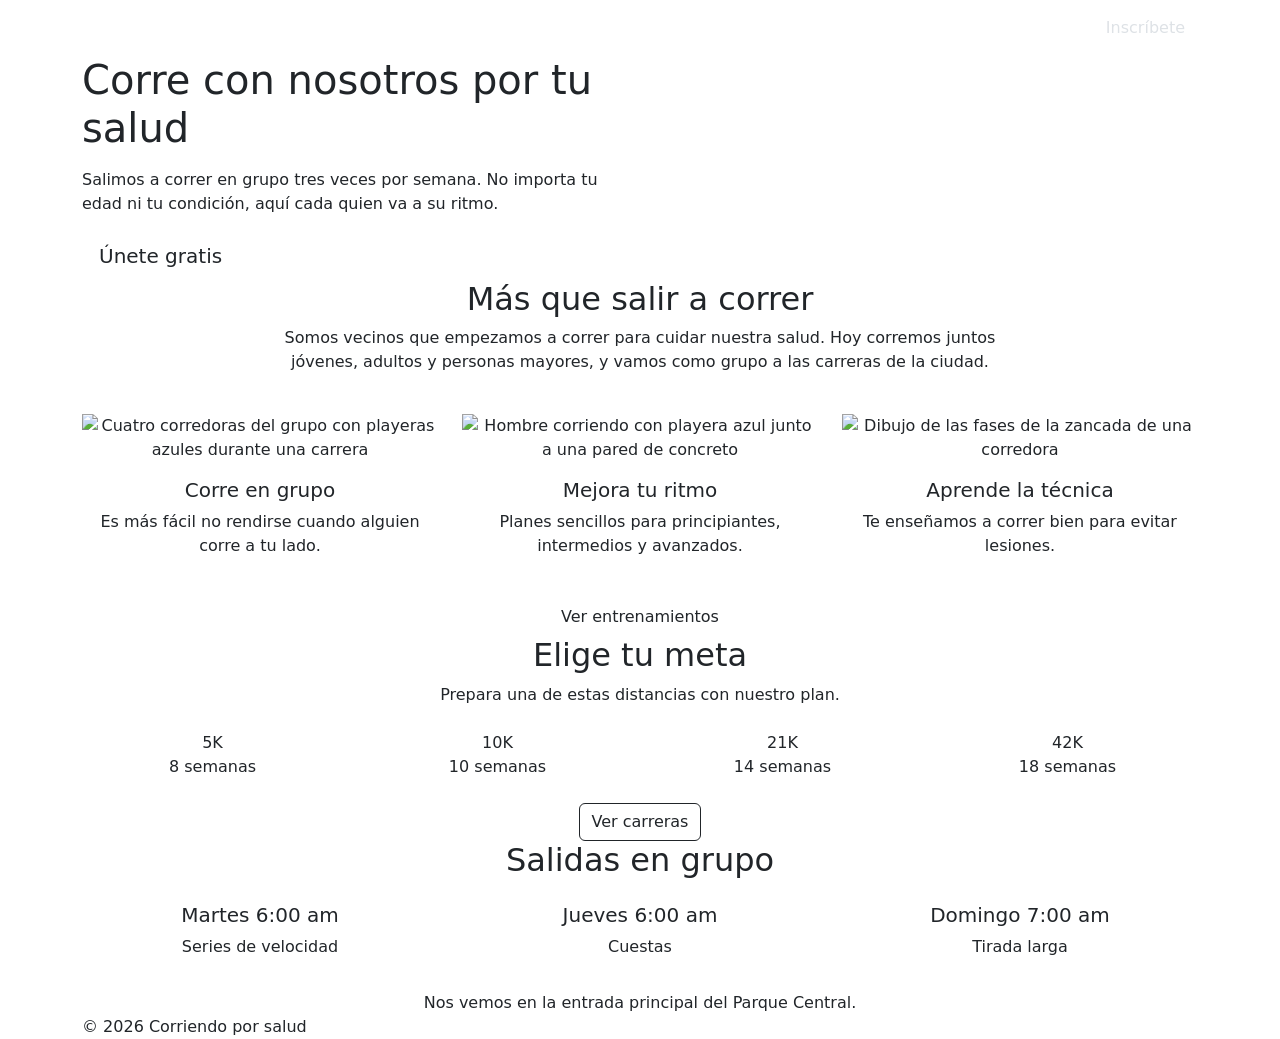
==== html/index.html @ 637c948c "Página de inicio" ====
<!DOCTYPE html>
<html lang="es">
<head>
  <meta charset="UTF-8">
  <meta name="viewport" content="width=device-width, initial-scale=1.0">
  <title>Inicio | Corriendo por salud</title>
  <link rel="icon" href="../img/favicon.svg" type="image/svg+xml">
  <link href="https://fonts.googleapis.com/css2?family=Poppins:wght@400;600;700&display=swap" rel="stylesheet">
  <link rel="stylesheet" href="https://cdn.jsdelivr.net/npm/bootstrap@5.3.3/dist/css/bootstrap.min.css">
  <link rel="stylesheet" href="https://cdnjs.cloudflare.com/ajax/libs/font-awesome/6.5.2/css/all.min.css">
  <link rel="stylesheet" href="../css/estilos.css?v=7">
</head>
<body>

  <header>
    <nav class="navbar navbar-expand-lg menu" data-bs-theme="dark">
      <div class="container">
        <a class="navbar-brand" href="index.html"><i class="fa-solid fa-heart-pulse"></i> Corriendo por salud</a>
        <button class="navbar-toggler" type="button" data-bs-toggle="collapse" data-bs-target="#menu" aria-controls="menu" aria-expanded="false" aria-label="Abrir menú">
          <span class="navbar-toggler-icon"></span>
        </button>
        <div class="collapse navbar-collapse" id="menu">
          <ul class="navbar-nav ms-auto">
            <li class="nav-item"><a class="nav-link active" aria-current="page" href="index.html">Inicio</a></li>
            <li class="nav-item"><a class="nav-link" href="entrenamiento.html">Entrenamiento</a></li>
            <li class="nav-item"><a class="nav-link" href="carreras.html">Carreras</a></li>
            <li class="nav-item"><a class="nav-link" href="consejos.html">Consejos</a></li>
          </ul>
          <a class="btn btn-rojo ms-lg-3 my-2 my-lg-0" href="inscripcion.html">Inscríbete</a>
        </div>
      </div>
    </nav>
  </header>

  <main>

    <section class="portada">
      <div class="container">
        <div class="row">
          <div class="col-12 col-md-8 col-lg-6">
            <h1>Corre con nosotros por tu salud</h1>
            <p class="my-3">Salimos a correr en grupo tres veces por semana. No importa tu edad ni tu condición, aquí cada quien va a su ritmo.</p>
            <a href="inscripcion.html" class="btn btn-rojo btn-lg">Únete gratis</a>
          </div>
        </div>
      </div>
    </section>

    <section class="seccion">
      <div class="container">
        <div class="row justify-content-center text-center mb-4">
          <div class="col-12 col-lg-8">
            <h2>Más que salir a correr</h2>
            <p>Somos vecinos que empezamos a correr para cuidar nuestra salud. Hoy corremos juntos jóvenes, adultos y personas mayores, y vamos como grupo a las carreras de la ciudad.</p>
          </div>
        </div>

        <div class="row text-center">
          <div class="col-12 col-md-4 mb-4">
            <article>
              <img src="../img/grupo-mujeres.jpg" alt="Cuatro corredoras del grupo con playeras azules durante una carrera" class="foto mb-3">
              <h3 class="h5">Corre en grupo</h3>
              <p>Es más fácil no rendirse cuando alguien corre a tu lado.</p>
            </article>
          </div>
          <div class="col-12 col-md-4 mb-4">
            <article>
              <img src="../img/corredor.webp" alt="Hombre corriendo con playera azul junto a una pared de concreto" class="foto mb-3">
              <h3 class="h5">Mejora tu ritmo</h3>
              <p>Planes sencillos para principiantes, intermedios y avanzados.</p>
            </article>
          </div>
          <div class="col-12 col-md-4 mb-4">
            <article>
              <img src="../img/tecnica.jpg" alt="Dibujo de las fases de la zancada de una corredora" class="foto mb-3">
              <h3 class="h5">Aprende la técnica</h3>
              <p>Te enseñamos a correr bien para evitar lesiones.</p>
            </article>
          </div>
        </div>

        <div class="text-center">
          <a href="entrenamiento.html" class="btn btn-rojo">Ver entrenamientos</a>
        </div>
      </div>
    </section>

    <section class="seccion fondo-gris">
      <div class="container text-center">
        <h2>Elige tu meta</h2>
        <p class="mb-4">Prepara una de estas distancias con nuestro plan.</p>

        <div class="row justify-content-center">
          <div class="col-6 col-md-3 mb-4">
            <div class="insignia">5K</div>
            <p class="mb-0">8 semanas</p>
          </div>
          <div class="col-6 col-md-3 mb-4">
            <div class="insignia">10K</div>
            <p class="mb-0">10 semanas</p>
          </div>
          <div class="col-6 col-md-3 mb-4">
            <div class="insignia">21K</div>
            <p class="mb-0">14 semanas</p>
          </div>
          <div class="col-6 col-md-3 mb-4">
            <div class="insignia">42K</div>
            <p class="mb-0">18 semanas</p>
          </div>
        </div>

        <a href="carreras.html" class="btn btn-outline-dark">Ver carreras</a>
      </div>
    </section>

    <section class="seccion banda-azul">
      <div class="container text-center">
        <h2 class="mb-4">Salidas en grupo</h2>
        <div class="row">
          <div class="col-12 col-md-4 mb-3">
            <h3 class="h5">Martes 6:00 am</h3>
            <p class="mb-0">Series de velocidad</p>
          </div>
          <div class="col-12 col-md-4 mb-3">
            <h3 class="h5">Jueves 6:00 am</h3>
            <p class="mb-0">Cuestas</p>
          </div>
          <div class="col-12 col-md-4 mb-3">
            <h3 class="h5">Domingo 7:00 am</h3>
            <p class="mb-0">Tirada larga</p>
          </div>
        </div>
        <p class="mt-3 mb-0">Nos vemos en la entrada principal del Parque Central.</p>
      </div>
    </section>

  </main>

  <footer class="pie">
    <div class="container">
      <p class="mb-0">© 2026 Corriendo por salud</p>
    </div>
  </footer>

  <script src="https://cdn.jsdelivr.net/npm/bootstrap@5.3.3/dist/js/bootstrap.bundle.min.js"></script>
</body>
</html>
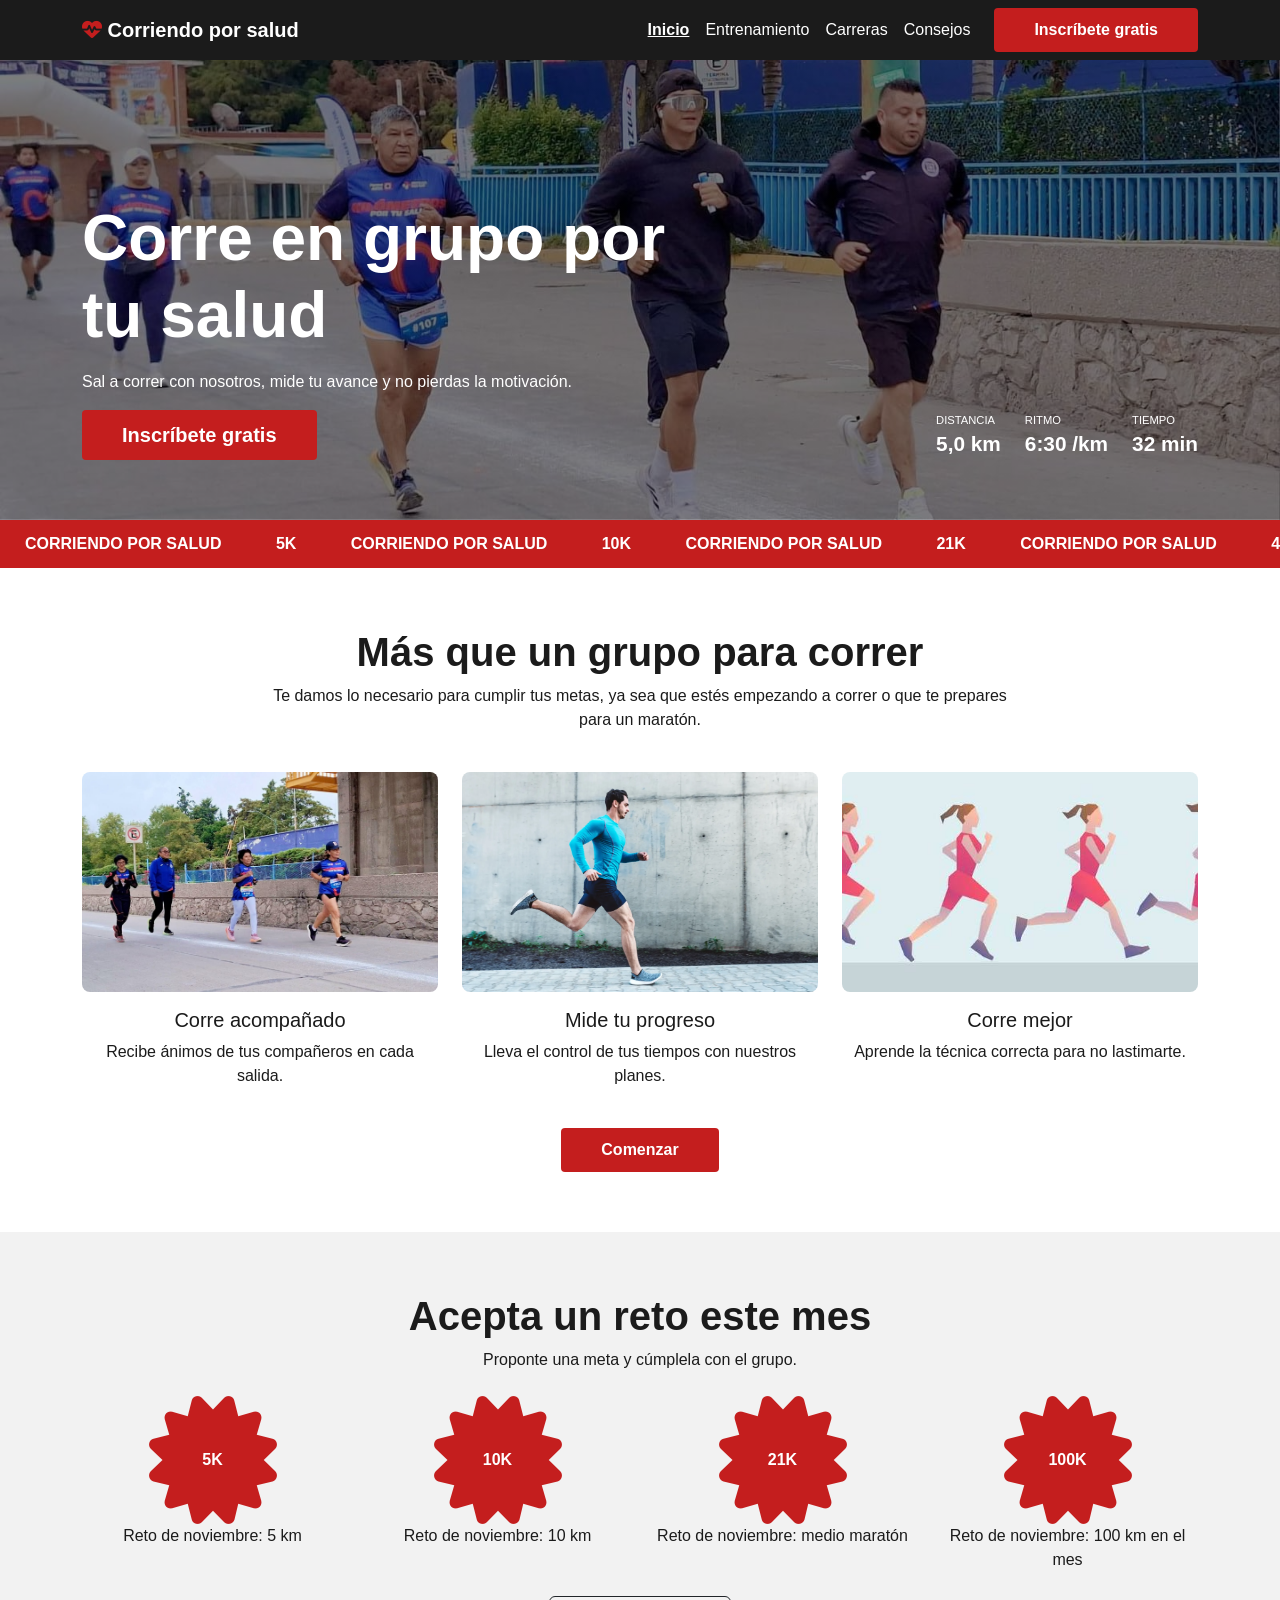
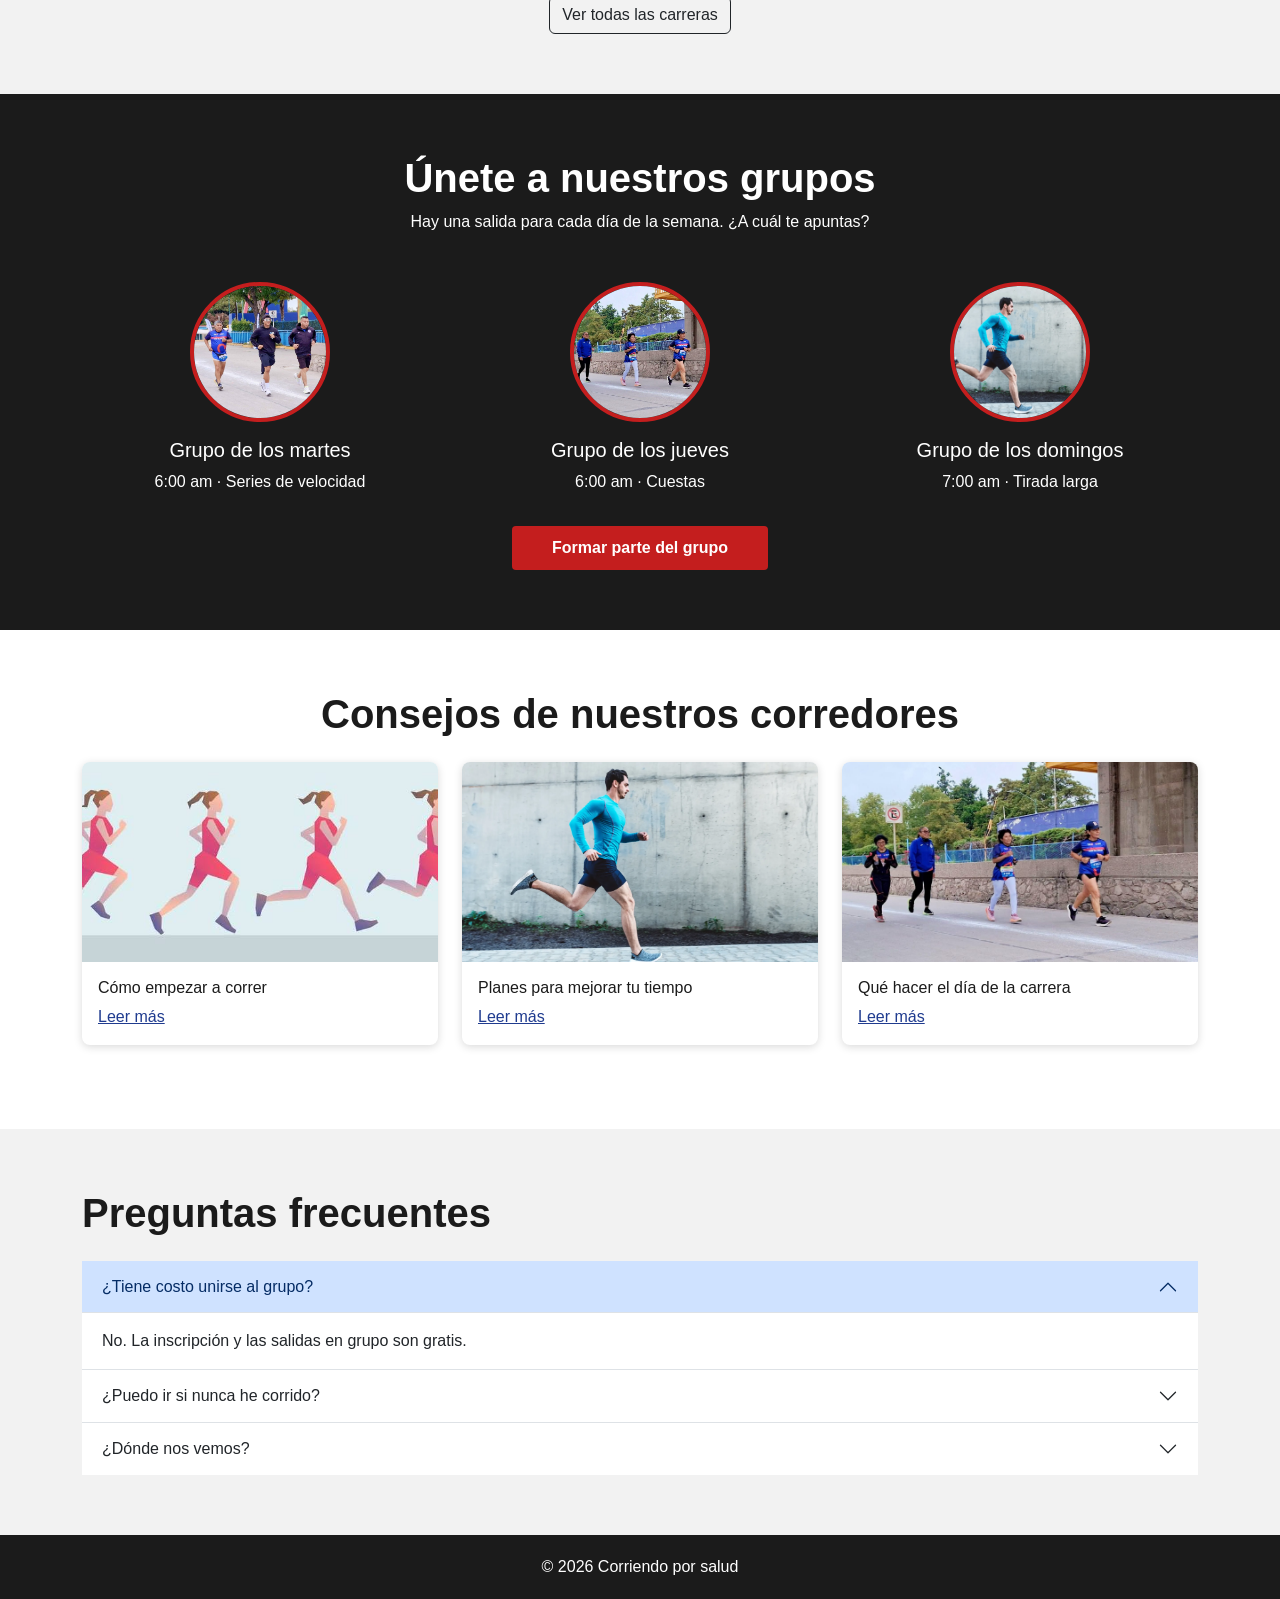
==== commit 3a1db88e: "Nuevo diseño de inicio" ====
--- a/html/index.html
+++ b/html/index.html
@@ -8,7 +8,7 @@
   <link href="https://fonts.googleapis.com/css2?family=Poppins:wght@400;600;700&display=swap" rel="stylesheet">
   <link rel="stylesheet" href="https://cdn.jsdelivr.net/npm/bootstrap@5.3.3/dist/css/bootstrap.min.css">
   <link rel="stylesheet" href="https://cdnjs.cloudflare.com/ajax/libs/font-awesome/6.5.2/css/all.min.css">
-  <link rel="stylesheet" href="../css/estilos.css?v=7">
+  <link rel="stylesheet" href="../css/estilos.css?v=8">
 </head>
 <body>
 
@@ -26,7 +26,7 @@
             <li class="nav-item"><a class="nav-link" href="carreras.html">Carreras</a></li>
             <li class="nav-item"><a class="nav-link" href="consejos.html">Consejos</a></li>
           </ul>
-          <a class="btn btn-rojo ms-lg-3 my-2 my-lg-0" href="inscripcion.html">Inscríbete</a>
+          <a class="btn btn-rojo ms-lg-3 my-2 my-lg-0" href="inscripcion.html">Inscríbete gratis</a>
         </div>
       </div>
     </nav>
@@ -36,101 +36,213 @@
 
     <section class="portada">
       <div class="container">
-        <div class="row">
-          <div class="col-12 col-md-8 col-lg-6">
-            <h1>Corre con nosotros por tu salud</h1>
-            <p class="my-3">Salimos a correr en grupo tres veces por semana. No importa tu edad ni tu condición, aquí cada quien va a su ritmo.</p>
-            <a href="inscripcion.html" class="btn btn-rojo btn-lg">Únete gratis</a>
-          </div>
-        </div>
-      </div>
-    </section>
+        <div class="row align-items-end">
+          <div class="col-12 col-lg-7 mb-5 mb-lg-0">
+            <h1>Corre en grupo por tu salud</h1>
+            <p class="my-3">Sal a correr con nosotros, mide tu avance y no pierdas la motivación.</p>
+            <a href="inscripcion.html" class="btn btn-rojo btn-lg">Inscríbete gratis</a>
+          </div>
+          <div class="col-12 col-lg-5">
+            <div class="d-flex justify-content-lg-end gap-4">
+              <div class="dato">
+                <small>Distancia</small>
+                <strong>5,0 km</strong>
+              </div>
+              <div class="dato">
+                <small>Ritmo</small>
+                <strong>6:30 /km</strong>
+              </div>
+              <div class="dato">
+                <small>Tiempo</small>
+                <strong>32 min</strong>
+              </div>
+            </div>
+          </div>
+        </div>
+      </div>
+    </section>
+
+    <div class="franja">
+      <span>CORRIENDO POR SALUD</span>
+      <span>5K</span>
+      <span>CORRIENDO POR SALUD</span>
+      <span>10K</span>
+      <span>CORRIENDO POR SALUD</span>
+      <span>21K</span>
+      <span>CORRIENDO POR SALUD</span>
+      <span>42K</span>
+    </div>
 
     <section class="seccion">
       <div class="container">
         <div class="row justify-content-center text-center mb-4">
           <div class="col-12 col-lg-8">
-            <h2>Más que salir a correr</h2>
-            <p>Somos vecinos que empezamos a correr para cuidar nuestra salud. Hoy corremos juntos jóvenes, adultos y personas mayores, y vamos como grupo a las carreras de la ciudad.</p>
+            <h2>Más que un grupo para correr</h2>
+            <p>Te damos lo necesario para cumplir tus metas, ya sea que estés empezando a correr o que te prepares para un maratón.</p>
           </div>
         </div>
 
         <div class="row text-center">
           <div class="col-12 col-md-4 mb-4">
-            <article>
-              <img src="../img/grupo-mujeres.jpg" alt="Cuatro corredoras del grupo con playeras azules durante una carrera" class="foto mb-3">
-              <h3 class="h5">Corre en grupo</h3>
-              <p>Es más fácil no rendirse cuando alguien corre a tu lado.</p>
-            </article>
-          </div>
-          <div class="col-12 col-md-4 mb-4">
-            <article>
-              <img src="../img/corredor.webp" alt="Hombre corriendo con playera azul junto a una pared de concreto" class="foto mb-3">
-              <h3 class="h5">Mejora tu ritmo</h3>
-              <p>Planes sencillos para principiantes, intermedios y avanzados.</p>
-            </article>
-          </div>
-          <div class="col-12 col-md-4 mb-4">
-            <article>
-              <img src="../img/tecnica.jpg" alt="Dibujo de las fases de la zancada de una corredora" class="foto mb-3">
-              <h3 class="h5">Aprende la técnica</h3>
-              <p>Te enseñamos a correr bien para evitar lesiones.</p>
-            </article>
+            <img src="../img/grupo-mujeres.jpg" alt="Cuatro corredoras del grupo con playeras azules durante una carrera" class="foto mb-3">
+            <h3 class="h5">Corre acompañado</h3>
+            <p>Recibe ánimos de tus compañeros en cada salida.</p>
+          </div>
+          <div class="col-12 col-md-4 mb-4">
+            <img src="../img/corredor.webp" alt="Hombre corriendo con playera azul junto a una pared de concreto" class="foto mb-3">
+            <h3 class="h5">Mide tu progreso</h3>
+            <p>Lleva el control de tus tiempos con nuestros planes.</p>
+          </div>
+          <div class="col-12 col-md-4 mb-4">
+            <img src="../img/tecnica.jpg" alt="Dibujo de las fases de la zancada de una corredora" class="foto mb-3">
+            <h3 class="h5">Corre mejor</h3>
+            <p>Aprende la técnica correcta para no lastimarte.</p>
           </div>
         </div>
 
         <div class="text-center">
-          <a href="entrenamiento.html" class="btn btn-rojo">Ver entrenamientos</a>
+          <a href="entrenamiento.html" class="btn btn-rojo">Comenzar</a>
         </div>
       </div>
     </section>
 
     <section class="seccion fondo-gris">
       <div class="container text-center">
-        <h2>Elige tu meta</h2>
-        <p class="mb-4">Prepara una de estas distancias con nuestro plan.</p>
+        <h2>Acepta un reto este mes</h2>
+        <p class="mb-4">Proponte una meta y cúmplela con el grupo.</p>
 
         <div class="row justify-content-center">
           <div class="col-6 col-md-3 mb-4">
-            <div class="insignia">5K</div>
-            <p class="mb-0">8 semanas</p>
-          </div>
-          <div class="col-6 col-md-3 mb-4">
-            <div class="insignia">10K</div>
-            <p class="mb-0">10 semanas</p>
-          </div>
-          <div class="col-6 col-md-3 mb-4">
-            <div class="insignia">21K</div>
-            <p class="mb-0">14 semanas</p>
-          </div>
-          <div class="col-6 col-md-3 mb-4">
-            <div class="insignia">42K</div>
-            <p class="mb-0">18 semanas</p>
-          </div>
-        </div>
-
-        <a href="carreras.html" class="btn btn-outline-dark">Ver carreras</a>
-      </div>
-    </section>
-
-    <section class="seccion banda-azul">
+            <span class="fa-stack fa-4x">
+              <i class="fa-solid fa-certificate fa-stack-2x texto-rojo"></i>
+              <strong class="fa-stack-1x text-white fs-6">5K</strong>
+            </span>
+            <p class="mb-0">Reto de noviembre: 5 km</p>
+          </div>
+          <div class="col-6 col-md-3 mb-4">
+            <span class="fa-stack fa-4x">
+              <i class="fa-solid fa-certificate fa-stack-2x texto-rojo"></i>
+              <strong class="fa-stack-1x text-white fs-6">10K</strong>
+            </span>
+            <p class="mb-0">Reto de noviembre: 10 km</p>
+          </div>
+          <div class="col-6 col-md-3 mb-4">
+            <span class="fa-stack fa-4x">
+              <i class="fa-solid fa-certificate fa-stack-2x texto-rojo"></i>
+              <strong class="fa-stack-1x text-white fs-6">21K</strong>
+            </span>
+            <p class="mb-0">Reto de noviembre: medio maratón</p>
+          </div>
+          <div class="col-6 col-md-3 mb-4">
+            <span class="fa-stack fa-4x">
+              <i class="fa-solid fa-certificate fa-stack-2x texto-rojo"></i>
+              <strong class="fa-stack-1x text-white fs-6">100K</strong>
+            </span>
+            <p class="mb-0">Reto de noviembre: 100 km en el mes</p>
+          </div>
+        </div>
+
+        <a href="carreras.html" class="btn btn-outline-dark">Ver todas las carreras</a>
+      </div>
+    </section>
+
+    <section class="seccion banda-oscura">
       <div class="container text-center">
-        <h2 class="mb-4">Salidas en grupo</h2>
+        <h2>Únete a nuestros grupos</h2>
+        <p class="mb-5">Hay una salida para cada día de la semana. ¿A cuál te apuntas?</p>
+
         <div class="row">
-          <div class="col-12 col-md-4 mb-3">
-            <h3 class="h5">Martes 6:00 am</h3>
-            <p class="mb-0">Series de velocidad</p>
-          </div>
-          <div class="col-12 col-md-4 mb-3">
-            <h3 class="h5">Jueves 6:00 am</h3>
-            <p class="mb-0">Cuestas</p>
-          </div>
-          <div class="col-12 col-md-4 mb-3">
-            <h3 class="h5">Domingo 7:00 am</h3>
-            <p class="mb-0">Tirada larga</p>
-          </div>
-        </div>
-        <p class="mt-3 mb-0">Nos vemos en la entrada principal del Parque Central.</p>
+          <div class="col-12 col-md-4 mb-4">
+            <img src="../img/grupo-carrera.jpg" alt="Grupo de corredores en la salida del martes" class="foto-redonda mb-3">
+            <h3 class="h5">Grupo de los martes</h3>
+            <p class="mb-0">6:00 am · Series de velocidad</p>
+          </div>
+          <div class="col-12 col-md-4 mb-4">
+            <img src="../img/grupo-mujeres.jpg" alt="Corredoras en la salida del jueves" class="foto-redonda mb-3">
+            <h3 class="h5">Grupo de los jueves</h3>
+            <p class="mb-0">6:00 am · Cuestas</p>
+          </div>
+          <div class="col-12 col-md-4 mb-4">
+            <img src="../img/corredor.webp" alt="Corredor en la tirada larga del domingo" class="foto-redonda mb-3">
+            <h3 class="h5">Grupo de los domingos</h3>
+            <p class="mb-0">7:00 am · Tirada larga</p>
+          </div>
+        </div>
+
+        <a href="inscripcion.html" class="btn btn-rojo mt-2">Formar parte del grupo</a>
+      </div>
+    </section>
+
+    <section class="seccion">
+      <div class="container">
+        <h2 class="text-center mb-4">Consejos de nuestros corredores</h2>
+        <div class="row">
+          <div class="col-12 col-md-4 mb-4">
+            <article class="tarjeta-foto">
+              <img src="../img/tecnica.jpg" alt="Dibujo de una corredora en distintas fases de la zancada">
+              <div class="p-3">
+                <h3 class="h6">Cómo empezar a correr</h3>
+                <a href="consejos.html">Leer más</a>
+              </div>
+            </article>
+          </div>
+          <div class="col-12 col-md-4 mb-4">
+            <article class="tarjeta-foto">
+              <img src="../img/corredor.webp" alt="Corredor entrenando en la calle">
+              <div class="p-3">
+                <h3 class="h6">Planes para mejorar tu tiempo</h3>
+                <a href="entrenamiento.html">Leer más</a>
+              </div>
+            </article>
+          </div>
+          <div class="col-12 col-md-4 mb-4">
+            <article class="tarjeta-foto">
+              <img src="../img/grupo-mujeres.jpg" alt="Corredoras del grupo en una carrera">
+              <div class="p-3">
+                <h3 class="h6">Qué hacer el día de la carrera</h3>
+                <a href="consejos.html">Leer más</a>
+              </div>
+            </article>
+          </div>
+        </div>
+      </div>
+    </section>
+
+    <section class="seccion fondo-gris">
+      <div class="container">
+        <h2 class="mb-4">Preguntas frecuentes</h2>
+        <div class="accordion accordion-flush" id="preguntas">
+          <div class="accordion-item">
+            <h3 class="accordion-header">
+              <button class="accordion-button" type="button" data-bs-toggle="collapse" data-bs-target="#pregunta1">
+                ¿Tiene costo unirse al grupo?
+              </button>
+            </h3>
+            <div id="pregunta1" class="accordion-collapse collapse show" data-bs-parent="#preguntas">
+              <div class="accordion-body">No. La inscripción y las salidas en grupo son gratis.</div>
+            </div>
+          </div>
+          <div class="accordion-item">
+            <h3 class="accordion-header">
+              <button class="accordion-button collapsed" type="button" data-bs-toggle="collapse" data-bs-target="#pregunta2">
+                ¿Puedo ir si nunca he corrido?
+              </button>
+            </h3>
+            <div id="pregunta2" class="accordion-collapse collapse" data-bs-parent="#preguntas">
+              <div class="accordion-body">Sí. Hay un plan para principiantes que combina caminar y trotar.</div>
+            </div>
+          </div>
+          <div class="accordion-item">
+            <h3 class="accordion-header">
+              <button class="accordion-button collapsed" type="button" data-bs-toggle="collapse" data-bs-target="#pregunta3">
+                ¿Dónde nos vemos?
+              </button>
+            </h3>
+            <div id="pregunta3" class="accordion-collapse collapse" data-bs-parent="#preguntas">
+              <div class="accordion-body">En la entrada principal del Parque Central.</div>
+            </div>
+          </div>
+        </div>
       </div>
     </section>
 
--- a/css/estilos.css
+++ b/css/estilos.css
@@ -0,0 +1,231 @@
+:root {
+  --blanco: #ffffff;
+  --azul: #1f3b8f;
+  --rojo: #c41e1e;
+  --gris: #f2f2f2;
+  --negro: #1b1b1b;
+}
+
+* {
+  transition: none !important;
+  animation: none !important;
+}
+
+body {
+  background-color: var(--blanco);
+  color: var(--negro);
+  font-family: "Poppins", sans-serif;
+}
+
+a {
+  color: var(--azul);
+}
+
+h1, h2, h3 {
+  font-weight: 600;
+}
+
+h2 {
+  font-size: 1.9rem;
+}
+
+.seccion {
+  padding: 60px 0;
+}
+
+.fondo-gris {
+  background-color: var(--gris);
+}
+
+.banda-oscura {
+  background-color: var(--negro);
+  color: var(--blanco);
+}
+
+.banda-azul {
+  background-color: var(--azul);
+  color: var(--blanco);
+}
+
+.texto-rojo {
+  color: var(--rojo);
+}
+
+.btn-rojo {
+  background-color: var(--rojo);
+  color: var(--blanco);
+  border: none;
+  border-radius: 4px;
+  padding: 10px 40px;
+  font-weight: 600;
+}
+
+.btn-rojo:hover {
+  background-color: #a01818;
+  color: var(--blanco);
+}
+
+.menu {
+  background-color: var(--negro);
+}
+
+.menu .navbar-brand {
+  font-weight: 700;
+  color: var(--blanco);
+}
+
+.menu .navbar-brand i {
+  color: var(--rojo);
+}
+
+.menu .nav-link {
+  color: var(--blanco);
+}
+
+.menu .nav-link.active {
+  font-weight: 700;
+  text-decoration: underline;
+}
+
+.portada {
+  background-image: linear-gradient(rgba(0, 0, 0, 0.5), rgba(0, 0, 0, 0.5)), url("../img/grupo-carrera.jpg");
+  background-size: cover;
+  background-position: center;
+  color: var(--blanco);
+  padding: 80px 0;
+}
+
+.portada h1 {
+  font-size: 2.6rem;
+}
+
+.dato small {
+  display: block;
+  font-size: 0.7rem;
+  text-transform: uppercase;
+}
+
+.dato strong {
+  font-size: 1.3rem;
+}
+
+.franja {
+  background-color: var(--rojo);
+  color: var(--blanco);
+  font-weight: 700;
+  padding: 12px 0;
+  white-space: nowrap;
+  overflow: hidden;
+}
+
+.franja span {
+  margin: 0 25px;
+}
+
+.encabezado {
+  background-size: cover;
+  background-position: center;
+  color: var(--blanco);
+  padding: 80px 0;
+}
+
+.encabezado h1 {
+  font-size: 2.6rem;
+}
+
+.encabezado-entrenamiento {
+  background-image: linear-gradient(rgba(0, 0, 0, 0.5), rgba(0, 0, 0, 0.5)), url("../img/corredor.webp");
+}
+
+.encabezado-carreras {
+  background-image: linear-gradient(rgba(0, 0, 0, 0.5), rgba(0, 0, 0, 0.5)), url("../img/grupo-carrera.jpg");
+}
+
+.encabezado-consejos {
+  background-image: linear-gradient(rgba(0, 0, 0, 0.5), rgba(0, 0, 0, 0.5)), url("../img/grupo-mujeres.jpg");
+}
+
+.encabezado-inscripcion {
+  background-image: linear-gradient(rgba(0, 0, 0, 0.5), rgba(0, 0, 0, 0.5)), url("../img/grupo-mujeres.jpg");
+}
+
+.foto {
+  width: 100%;
+  height: 220px;
+  object-fit: cover;
+  border-radius: 8px;
+}
+
+.foto-redonda {
+  width: 140px;
+  height: 140px;
+  object-fit: cover;
+  border-radius: 50%;
+  border: 4px solid var(--rojo);
+}
+
+.tarjeta-foto {
+  background-color: var(--blanco);
+  border-radius: 8px;
+  overflow: hidden;
+  box-shadow: 0 2px 8px rgba(0, 0, 0, 0.15);
+  height: 100%;
+}
+
+.tarjeta-foto img {
+  width: 100%;
+  height: 200px;
+  object-fit: cover;
+}
+
+.caja {
+  background-color: var(--blanco);
+  border-top: 4px solid var(--rojo);
+  padding: 20px;
+  height: 100%;
+}
+
+.nav-tabs .nav-link {
+  color: var(--negro);
+}
+
+.nav-tabs .nav-link.active {
+  color: var(--rojo);
+}
+
+.form-control:focus,
+.form-select:focus {
+  border-color: var(--azul);
+  box-shadow: 0 0 0 0.2rem rgba(31, 59, 143, 0.2);
+}
+
+.form-check-input:checked {
+  background-color: var(--azul);
+  border-color: var(--azul);
+}
+
+.pie {
+  background-color: var(--negro);
+  color: var(--blanco);
+  padding: 20px 0;
+  text-align: center;
+}
+
+@media (min-width: 768px) {
+  h2 {
+    font-size: 2.5rem;
+  }
+
+  .portada {
+    padding: 140px 0 60px;
+  }
+
+  .portada h1,
+  .encabezado h1 {
+    font-size: 4rem;
+  }
+
+  .encabezado {
+    padding: 120px 0;
+  }
+}
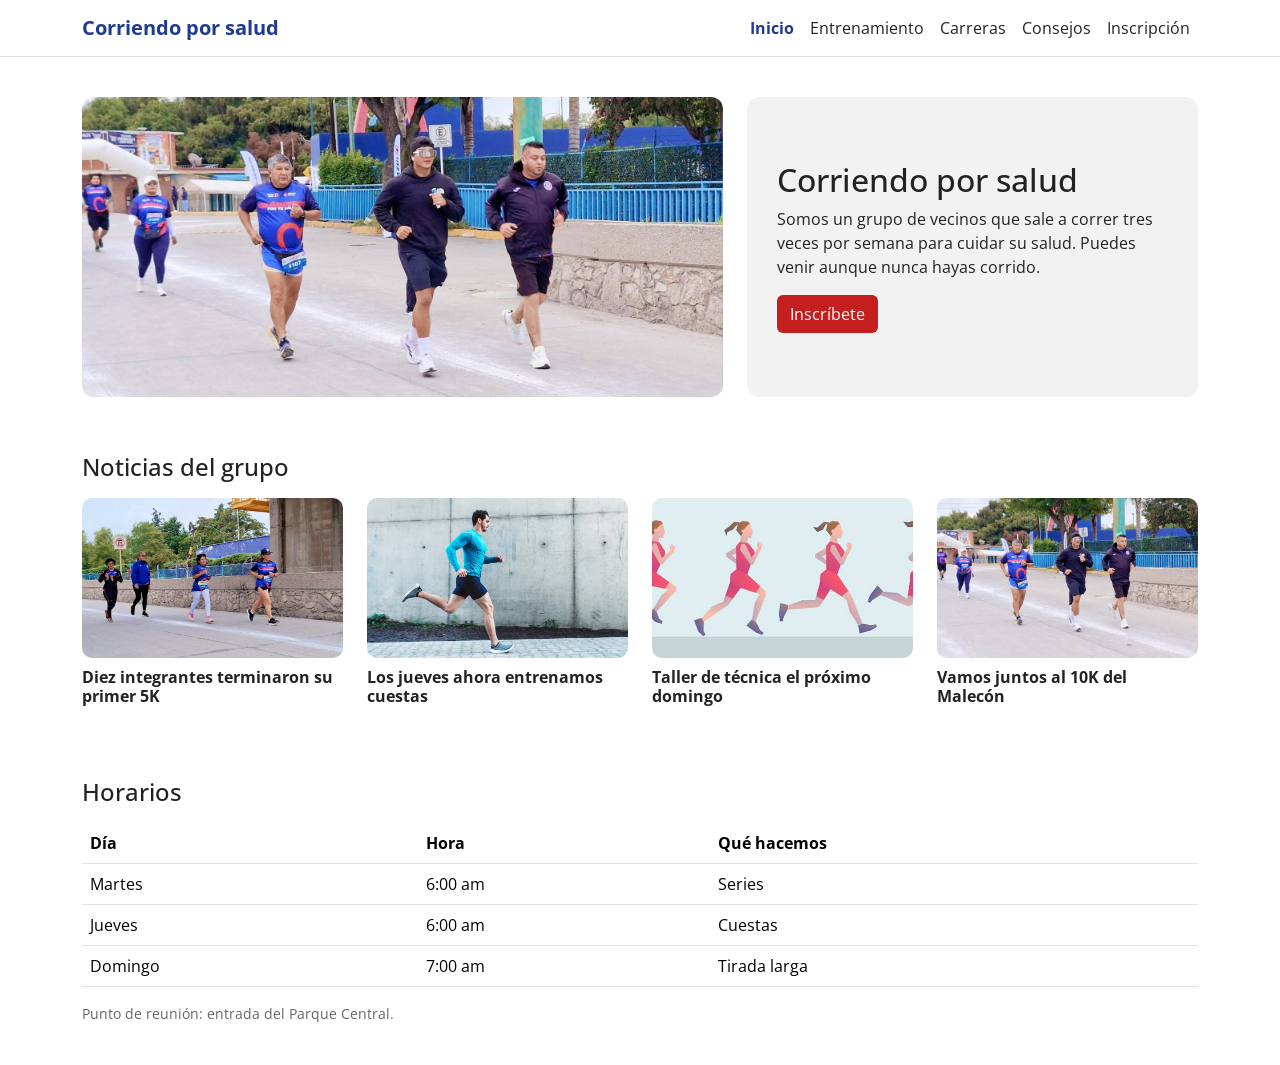
==== commit 57a81d84: "Ajustes finales" ====
--- a/html/index.html
+++ b/html/index.html
@@ -4,18 +4,16 @@
   <meta charset="UTF-8">
   <meta name="viewport" content="width=device-width, initial-scale=1.0">
   <title>Inicio | Corriendo por salud</title>
-  <link rel="icon" href="../img/favicon.svg" type="image/svg+xml">
-  <link href="https://fonts.googleapis.com/css2?family=Poppins:wght@400;600;700&display=swap" rel="stylesheet">
+  <link href="https://fonts.googleapis.com/css2?family=Open+Sans:wght@400;700&display=swap" rel="stylesheet">
   <link rel="stylesheet" href="https://cdn.jsdelivr.net/npm/bootstrap@5.3.3/dist/css/bootstrap.min.css">
-  <link rel="stylesheet" href="https://cdnjs.cloudflare.com/ajax/libs/font-awesome/6.5.2/css/all.min.css">
-  <link rel="stylesheet" href="../css/estilos.css?v=8">
+  <link rel="stylesheet" href="../css/estilos.css?v=12">
 </head>
 <body>
 
   <header>
-    <nav class="navbar navbar-expand-lg menu" data-bs-theme="dark">
+    <nav class="navbar navbar-expand-lg menu">
       <div class="container">
-        <a class="navbar-brand" href="index.html"><i class="fa-solid fa-heart-pulse"></i> Corriendo por salud</a>
+        <a class="navbar-brand" href="index.html">Corriendo por salud</a>
         <button class="navbar-toggler" type="button" data-bs-toggle="collapse" data-bs-target="#menu" aria-controls="menu" aria-expanded="false" aria-label="Abrir menú">
           <span class="navbar-toggler-icon"></span>
         </button>
@@ -25,8 +23,8 @@
             <li class="nav-item"><a class="nav-link" href="entrenamiento.html">Entrenamiento</a></li>
             <li class="nav-item"><a class="nav-link" href="carreras.html">Carreras</a></li>
             <li class="nav-item"><a class="nav-link" href="consejos.html">Consejos</a></li>
+            <li class="nav-item"><a class="nav-link" href="inscripcion.html">Inscripción</a></li>
           </ul>
-          <a class="btn btn-rojo ms-lg-3 my-2 my-lg-0" href="inscripcion.html">Inscríbete gratis</a>
         </div>
       </div>
     </nav>
@@ -34,226 +32,68 @@
 
   <main>
 
-    <section class="portada">
+    <section class="seccion">
       <div class="container">
-        <div class="row align-items-end">
-          <div class="col-12 col-lg-7 mb-5 mb-lg-0">
-            <h1>Corre en grupo por tu salud</h1>
-            <p class="my-3">Sal a correr con nosotros, mide tu avance y no pierdas la motivación.</p>
-            <a href="inscripcion.html" class="btn btn-rojo btn-lg">Inscríbete gratis</a>
+        <div class="row">
+          <div class="col-12 col-md-7 mb-3">
+            <img src="../img/grupo-carrera.jpg" alt="Integrantes del grupo corriendo en una carrera" class="foto">
           </div>
-          <div class="col-12 col-lg-5">
-            <div class="d-flex justify-content-lg-end gap-4">
-              <div class="dato">
-                <small>Distancia</small>
-                <strong>5,0 km</strong>
-              </div>
-              <div class="dato">
-                <small>Ritmo</small>
-                <strong>6:30 /km</strong>
-              </div>
-              <div class="dato">
-                <small>Tiempo</small>
-                <strong>32 min</strong>
-              </div>
+          <div class="col-12 col-md-5 mb-3">
+            <div class="destacado d-flex flex-column justify-content-center">
+              <h1 class="h2">Corriendo por salud</h1>
+              <p>Somos un grupo de vecinos que sale a correr tres veces por semana para cuidar su salud. Puedes venir aunque nunca hayas corrido.</p>
+              <a href="inscripcion.html" class="btn btn-rojo align-self-start">Inscríbete</a>
             </div>
           </div>
         </div>
       </div>
     </section>
 
-    <div class="franja">
-      <span>CORRIENDO POR SALUD</span>
-      <span>5K</span>
-      <span>CORRIENDO POR SALUD</span>
-      <span>10K</span>
-      <span>CORRIENDO POR SALUD</span>
-      <span>21K</span>
-      <span>CORRIENDO POR SALUD</span>
-      <span>42K</span>
-    </div>
-
-    <section class="seccion">
+    <section class="seccion pt-0">
       <div class="container">
-        <div class="row justify-content-center text-center mb-4">
-          <div class="col-12 col-lg-8">
-            <h2>Más que un grupo para correr</h2>
-            <p>Te damos lo necesario para cumplir tus metas, ya sea que estés empezando a correr o que te prepares para un maratón.</p>
-          </div>
-        </div>
-
-        <div class="row text-center">
-          <div class="col-12 col-md-4 mb-4">
-            <img src="../img/grupo-mujeres.jpg" alt="Cuatro corredoras del grupo con playeras azules durante una carrera" class="foto mb-3">
-            <h3 class="h5">Corre acompañado</h3>
-            <p>Recibe ánimos de tus compañeros en cada salida.</p>
-          </div>
-          <div class="col-12 col-md-4 mb-4">
-            <img src="../img/corredor.webp" alt="Hombre corriendo con playera azul junto a una pared de concreto" class="foto mb-3">
-            <h3 class="h5">Mide tu progreso</h3>
-            <p>Lleva el control de tus tiempos con nuestros planes.</p>
-          </div>
-          <div class="col-12 col-md-4 mb-4">
-            <img src="../img/tecnica.jpg" alt="Dibujo de las fases de la zancada de una corredora" class="foto mb-3">
-            <h3 class="h5">Corre mejor</h3>
-            <p>Aprende la técnica correcta para no lastimarte.</p>
-          </div>
-        </div>
-
-        <div class="text-center">
-          <a href="entrenamiento.html" class="btn btn-rojo">Comenzar</a>
+        <h2 class="h4 mb-3">Noticias del grupo</h2>
+        <div class="row">
+          <article class="col-6 col-lg-3 mb-4 noticia">
+            <img src="../img/grupo-mujeres.jpg" alt="Corredoras del grupo en el 5K del parque">
+            <h3>Diez integrantes terminaron su primer 5K</h3>
+          </article>
+          <article class="col-6 col-lg-3 mb-4 noticia">
+            <img src="../img/corredor.webp" alt="Corredor entrenando en la calle">
+            <h3>Los jueves ahora entrenamos cuestas</h3>
+          </article>
+          <article class="col-6 col-lg-3 mb-4 noticia">
+            <img src="../img/tecnica.jpg" alt="Dibujo de la zancada de una corredora">
+            <h3>Taller de técnica el próximo domingo</h3>
+          </article>
+          <article class="col-6 col-lg-3 mb-4 noticia">
+            <img src="../img/grupo-carrera.jpg" alt="Corredores del grupo en una carrera">
+            <h3>Vamos juntos al 10K del Malecón</h3>
+          </article>
         </div>
       </div>
     </section>
 
-    <section class="seccion fondo-gris">
-      <div class="container text-center">
-        <h2>Acepta un reto este mes</h2>
-        <p class="mb-4">Proponte una meta y cúmplela con el grupo.</p>
-
-        <div class="row justify-content-center">
-          <div class="col-6 col-md-3 mb-4">
-            <span class="fa-stack fa-4x">
-              <i class="fa-solid fa-certificate fa-stack-2x texto-rojo"></i>
-              <strong class="fa-stack-1x text-white fs-6">5K</strong>
-            </span>
-            <p class="mb-0">Reto de noviembre: 5 km</p>
-          </div>
-          <div class="col-6 col-md-3 mb-4">
-            <span class="fa-stack fa-4x">
-              <i class="fa-solid fa-certificate fa-stack-2x texto-rojo"></i>
-              <strong class="fa-stack-1x text-white fs-6">10K</strong>
-            </span>
-            <p class="mb-0">Reto de noviembre: 10 km</p>
-          </div>
-          <div class="col-6 col-md-3 mb-4">
-            <span class="fa-stack fa-4x">
-              <i class="fa-solid fa-certificate fa-stack-2x texto-rojo"></i>
-              <strong class="fa-stack-1x text-white fs-6">21K</strong>
-            </span>
-            <p class="mb-0">Reto de noviembre: medio maratón</p>
-          </div>
-          <div class="col-6 col-md-3 mb-4">
-            <span class="fa-stack fa-4x">
-              <i class="fa-solid fa-certificate fa-stack-2x texto-rojo"></i>
-              <strong class="fa-stack-1x text-white fs-6">100K</strong>
-            </span>
-            <p class="mb-0">Reto de noviembre: 100 km en el mes</p>
-          </div>
+    <section class="seccion pt-0">
+      <div class="container">
+        <h2 class="h4 mb-3">Horarios</h2>
+        <div class="table-responsive">
+          <table class="table">
+            <thead>
+              <tr><th>Día</th><th>Hora</th><th>Qué hacemos</th></tr>
+            </thead>
+            <tbody>
+              <tr><td>Martes</td><td>6:00 am</td><td>Series</td></tr>
+              <tr><td>Jueves</td><td>6:00 am</td><td>Cuestas</td></tr>
+              <tr><td>Domingo</td><td>7:00 am</td><td>Tirada larga</td></tr>
+            </tbody>
+          </table>
         </div>
-
-        <a href="carreras.html" class="btn btn-outline-dark">Ver todas las carreras</a>
-      </div>
-    </section>
-
-    <section class="seccion banda-oscura">
-      <div class="container text-center">
-        <h2>Únete a nuestros grupos</h2>
-        <p class="mb-5">Hay una salida para cada día de la semana. ¿A cuál te apuntas?</p>
-
-        <div class="row">
-          <div class="col-12 col-md-4 mb-4">
-            <img src="../img/grupo-carrera.jpg" alt="Grupo de corredores en la salida del martes" class="foto-redonda mb-3">
-            <h3 class="h5">Grupo de los martes</h3>
-            <p class="mb-0">6:00 am · Series de velocidad</p>
-          </div>
-          <div class="col-12 col-md-4 mb-4">
-            <img src="../img/grupo-mujeres.jpg" alt="Corredoras en la salida del jueves" class="foto-redonda mb-3">
-            <h3 class="h5">Grupo de los jueves</h3>
-            <p class="mb-0">6:00 am · Cuestas</p>
-          </div>
-          <div class="col-12 col-md-4 mb-4">
-            <img src="../img/corredor.webp" alt="Corredor en la tirada larga del domingo" class="foto-redonda mb-3">
-            <h3 class="h5">Grupo de los domingos</h3>
-            <p class="mb-0">7:00 am · Tirada larga</p>
-          </div>
-        </div>
-
-        <a href="inscripcion.html" class="btn btn-rojo mt-2">Formar parte del grupo</a>
-      </div>
-    </section>
-
-    <section class="seccion">
-      <div class="container">
-        <h2 class="text-center mb-4">Consejos de nuestros corredores</h2>
-        <div class="row">
-          <div class="col-12 col-md-4 mb-4">
-            <article class="tarjeta-foto">
-              <img src="../img/tecnica.jpg" alt="Dibujo de una corredora en distintas fases de la zancada">
-              <div class="p-3">
-                <h3 class="h6">Cómo empezar a correr</h3>
-                <a href="consejos.html">Leer más</a>
-              </div>
-            </article>
-          </div>
-          <div class="col-12 col-md-4 mb-4">
-            <article class="tarjeta-foto">
-              <img src="../img/corredor.webp" alt="Corredor entrenando en la calle">
-              <div class="p-3">
-                <h3 class="h6">Planes para mejorar tu tiempo</h3>
-                <a href="entrenamiento.html">Leer más</a>
-              </div>
-            </article>
-          </div>
-          <div class="col-12 col-md-4 mb-4">
-            <article class="tarjeta-foto">
-              <img src="../img/grupo-mujeres.jpg" alt="Corredoras del grupo en una carrera">
-              <div class="p-3">
-                <h3 class="h6">Qué hacer el día de la carrera</h3>
-                <a href="consejos.html">Leer más</a>
-              </div>
-            </article>
-          </div>
-        </div>
-      </div>
-    </section>
-
-    <section class="seccion fondo-gris">
-      <div class="container">
-        <h2 class="mb-4">Preguntas frecuentes</h2>
-        <div class="accordion accordion-flush" id="preguntas">
-          <div class="accordion-item">
-            <h3 class="accordion-header">
-              <button class="accordion-button" type="button" data-bs-toggle="collapse" data-bs-target="#pregunta1">
-                ¿Tiene costo unirse al grupo?
-              </button>
-            </h3>
-            <div id="pregunta1" class="accordion-collapse collapse show" data-bs-parent="#preguntas">
-              <div class="accordion-body">No. La inscripción y las salidas en grupo son gratis.</div>
-            </div>
-          </div>
-          <div class="accordion-item">
-            <h3 class="accordion-header">
-              <button class="accordion-button collapsed" type="button" data-bs-toggle="collapse" data-bs-target="#pregunta2">
-                ¿Puedo ir si nunca he corrido?
-              </button>
-            </h3>
-            <div id="pregunta2" class="accordion-collapse collapse" data-bs-parent="#preguntas">
-              <div class="accordion-body">Sí. Hay un plan para principiantes que combina caminar y trotar.</div>
-            </div>
-          </div>
-          <div class="accordion-item">
-            <h3 class="accordion-header">
-              <button class="accordion-button collapsed" type="button" data-bs-toggle="collapse" data-bs-target="#pregunta3">
-                ¿Dónde nos vemos?
-              </button>
-            </h3>
-            <div id="pregunta3" class="accordion-collapse collapse" data-bs-parent="#preguntas">
-              <div class="accordion-body">En la entrada principal del Parque Central.</div>
-            </div>
-          </div>
-        </div>
+        <p class="fecha mb-0">Punto de reunión: entrada del Parque Central.</p>
       </div>
     </section>
 
   </main>
 
-  <footer class="pie">
-    <div class="container">
-      <p class="mb-0">© 2026 Corriendo por salud</p>
-    </div>
-  </footer>
-
   <script src="https://cdn.jsdelivr.net/npm/bootstrap@5.3.3/dist/js/bootstrap.bundle.min.js"></script>
 </body>
 </html>
--- a/css/estilos.css
+++ b/css/estilos.css
@@ -3,7 +3,6 @@
   --azul: #1f3b8f;
   --rojo: #c41e1e;
   --gris: #f2f2f2;
-  --negro: #1b1b1b;
 }
 
 * {
@@ -12,52 +11,72 @@
 }
 
 body {
+  font-family: "Segoe UI", "Open Sans", sans-serif;
+  color: #222222;
   background-color: var(--blanco);
-  color: var(--negro);
-  font-family: "Poppins", sans-serif;
 }
 
-a {
+h1, h2, h3 {
+  font-weight: 700;
+}
+
+.menu {
+  background-color: var(--blanco);
+  border-bottom: 1px solid #dddddd;
+}
+
+.menu .navbar-brand {
+  font-weight: 700;
   color: var(--azul);
 }
 
-h1, h2, h3 {
-  font-weight: 600;
+.menu .nav-link {
+  color: #222222;
 }
 
-h2 {
-  font-size: 1.9rem;
+.menu .nav-link.active {
+  color: var(--azul);
+  font-weight: 700;
 }
 
 .seccion {
-  padding: 60px 0;
+  padding: 40px 0;
 }
 
-.fondo-gris {
+.destacado {
   background-color: var(--gris);
+  border-radius: 12px;
+  padding: 30px;
+  height: 100%;
 }
 
-.banda-oscura {
-  background-color: var(--negro);
-  color: var(--blanco);
+.foto {
+  width: 100%;
+  height: 300px;
+  object-fit: cover;
+  border-radius: 12px;
 }
 
-.banda-azul {
-  background-color: var(--azul);
-  color: var(--blanco);
+.noticia img {
+  width: 100%;
+  height: 160px;
+  object-fit: cover;
+  border-radius: 10px;
 }
 
-.texto-rojo {
-  color: var(--rojo);
+.noticia h3 {
+  font-size: 1rem;
+  margin-top: 10px;
+}
+
+.fecha {
+  color: #666666;
+  font-size: 0.9rem;
 }
 
 .btn-rojo {
   background-color: var(--rojo);
   color: var(--blanco);
-  border: none;
-  border-radius: 4px;
-  padding: 10px 40px;
-  font-weight: 600;
 }
 
 .btn-rojo:hover {
@@ -65,167 +84,3 @@
   color: var(--blanco);
 }
 
-.menu {
-  background-color: var(--negro);
-}
-
-.menu .navbar-brand {
-  font-weight: 700;
-  color: var(--blanco);
-}
-
-.menu .navbar-brand i {
-  color: var(--rojo);
-}
-
-.menu .nav-link {
-  color: var(--blanco);
-}
-
-.menu .nav-link.active {
-  font-weight: 700;
-  text-decoration: underline;
-}
-
-.portada {
-  background-image: linear-gradient(rgba(0, 0, 0, 0.5), rgba(0, 0, 0, 0.5)), url("../img/grupo-carrera.jpg");
-  background-size: cover;
-  background-position: center;
-  color: var(--blanco);
-  padding: 80px 0;
-}
-
-.portada h1 {
-  font-size: 2.6rem;
-}
-
-.dato small {
-  display: block;
-  font-size: 0.7rem;
-  text-transform: uppercase;
-}
-
-.dato strong {
-  font-size: 1.3rem;
-}
-
-.franja {
-  background-color: var(--rojo);
-  color: var(--blanco);
-  font-weight: 700;
-  padding: 12px 0;
-  white-space: nowrap;
-  overflow: hidden;
-}
-
-.franja span {
-  margin: 0 25px;
-}
-
-.encabezado {
-  background-size: cover;
-  background-position: center;
-  color: var(--blanco);
-  padding: 80px 0;
-}
-
-.encabezado h1 {
-  font-size: 2.6rem;
-}
-
-.encabezado-entrenamiento {
-  background-image: linear-gradient(rgba(0, 0, 0, 0.5), rgba(0, 0, 0, 0.5)), url("../img/corredor.webp");
-}
-
-.encabezado-carreras {
-  background-image: linear-gradient(rgba(0, 0, 0, 0.5), rgba(0, 0, 0, 0.5)), url("../img/grupo-carrera.jpg");
-}
-
-.encabezado-consejos {
-  background-image: linear-gradient(rgba(0, 0, 0, 0.5), rgba(0, 0, 0, 0.5)), url("../img/grupo-mujeres.jpg");
-}
-
-.encabezado-inscripcion {
-  background-image: linear-gradient(rgba(0, 0, 0, 0.5), rgba(0, 0, 0, 0.5)), url("../img/grupo-mujeres.jpg");
-}
-
-.foto {
-  width: 100%;
-  height: 220px;
-  object-fit: cover;
-  border-radius: 8px;
-}
-
-.foto-redonda {
-  width: 140px;
-  height: 140px;
-  object-fit: cover;
-  border-radius: 50%;
-  border: 4px solid var(--rojo);
-}
-
-.tarjeta-foto {
-  background-color: var(--blanco);
-  border-radius: 8px;
-  overflow: hidden;
-  box-shadow: 0 2px 8px rgba(0, 0, 0, 0.15);
-  height: 100%;
-}
-
-.tarjeta-foto img {
-  width: 100%;
-  height: 200px;
-  object-fit: cover;
-}
-
-.caja {
-  background-color: var(--blanco);
-  border-top: 4px solid var(--rojo);
-  padding: 20px;
-  height: 100%;
-}
-
-.nav-tabs .nav-link {
-  color: var(--negro);
-}
-
-.nav-tabs .nav-link.active {
-  color: var(--rojo);
-}
-
-.form-control:focus,
-.form-select:focus {
-  border-color: var(--azul);
-  box-shadow: 0 0 0 0.2rem rgba(31, 59, 143, 0.2);
-}
-
-.form-check-input:checked {
-  background-color: var(--azul);
-  border-color: var(--azul);
-}
-
-.pie {
-  background-color: var(--negro);
-  color: var(--blanco);
-  padding: 20px 0;
-  text-align: center;
-}
-
-@media (min-width: 768px) {
-  h2 {
-    font-size: 2.5rem;
-  }
-
-  .portada {
-    padding: 140px 0 60px;
-  }
-
-  .portada h1,
-  .encabezado h1 {
-    font-size: 4rem;
-  }
-
-  .encabezado {
-    padding: 120px 0;
-  }
-}
